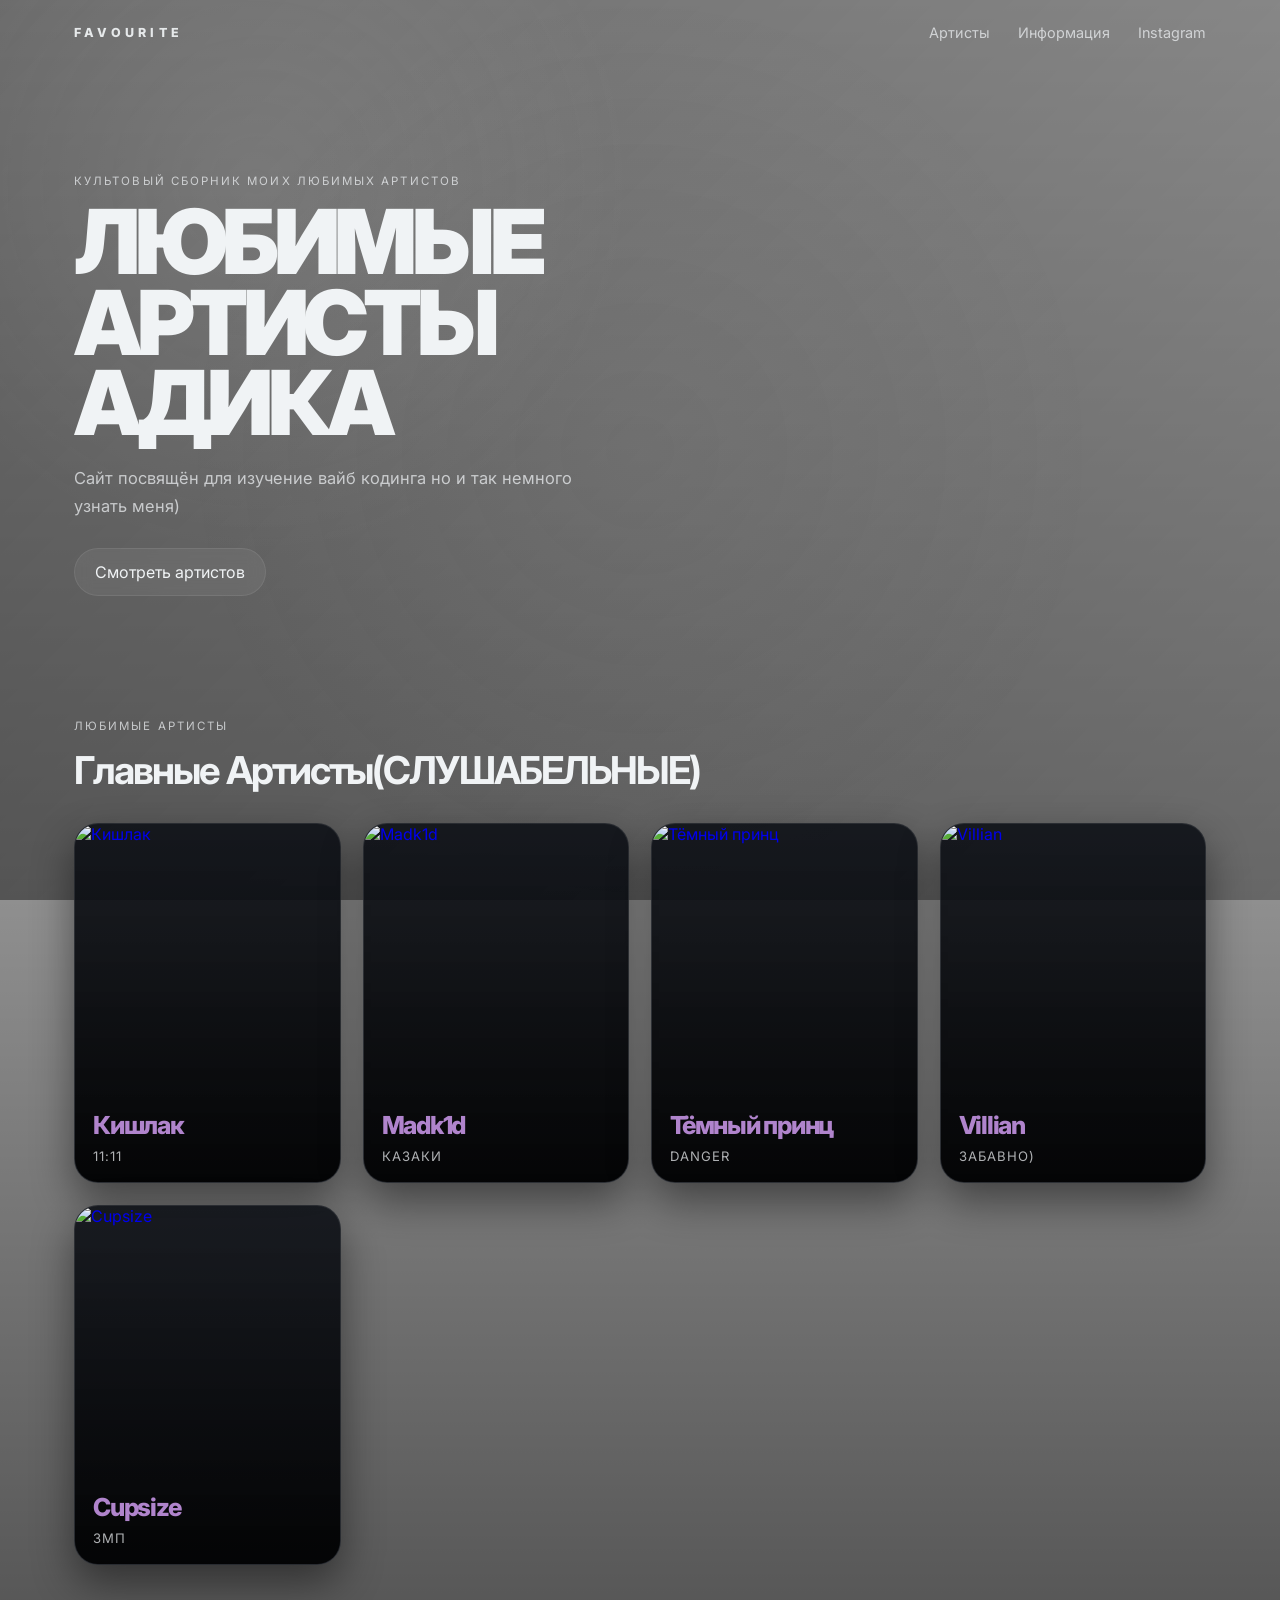
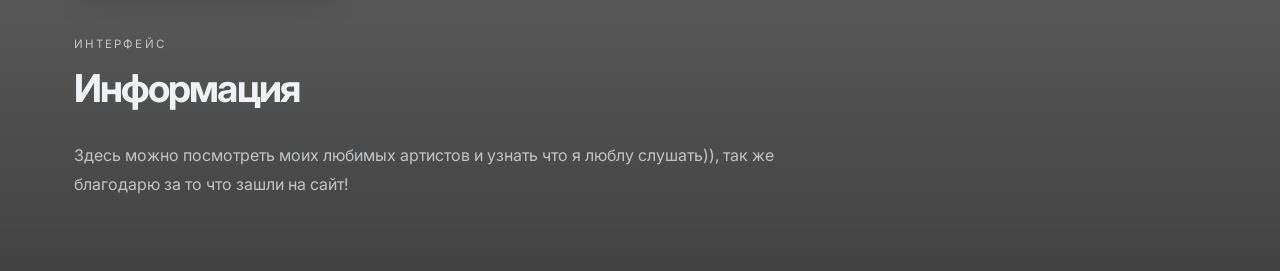
==== index.html @ 50cfd272 "Update 'About' link text to 'Информация'" ====
<!DOCTYPE html>
<html lang="ru">
  <head>
    <meta charset="UTF-8" />
    <meta name="viewport" content="width=device-width, initial-scale=1.0" />
    <title>Favorite Artists</title>
    <meta name="description" content="Сайт о любимых артистах" />
    <link rel="preconnect" href="https://fonts.googleapis.com" />
    <link rel="preconnect" href="https://fonts.gstatic.com" crossorigin />
    <link href="https://fonts.googleapis.com/css2?family=Inter:wght@400;500;600;700;800;900&display=swap" rel="stylesheet" />
    <link rel="stylesheet" href="styles.css" />
  </head>
  <body class="home-page">
    <div class="page-glow"></div>

    <header class="topbar">
      <div class="brand">FAVOURITE</div>
      <nav class="nav">
        <a href="#artists">Артисты</a>
        <a href="#about">Информация</a>
        <a href="https://www.instagram.com/madredxs/" target="_blank" rel="noopener noreferrer">Instagram</a>
      </nav>
    </header>

    <main>
      <section class="hero" id="home">
        <div class="hero-content">
          <p class="eyebrow">культовый сборник моих любимых артистов</p>
          <h1>Любимые Артисты<br />Адика</h1>
          <p class="subtitle">
            Сайт посвящён для изучение вайб кодинга но и так немного узнать меня)
          </p>
          <div class="cta-row">
            <a href="#artists" class="primary-btn">Смотреть артистов</a>
          </div>
        </div>
      </section>

      <section class="artists-section" id="artists">
        <div class="section-heading">
          <p class="eyebrow">любимые артисты</p>
          <h2>Главные Артисты(СЛУШАБЕЛЬНЫЕ)</h2>
        </div>

        <div class="artist-grid" id="artistGrid"></div>
      </section>

      <section class="about-section" id="about">
        <div class="section-heading narrow">
          <p class="eyebrow">интерфейс</p>
          <h2>Информация</h2>
        </div>
        <p class="about-text">
          Здесь можно посмотреть моих любимых артистов и узнать что я люблу слушать)),
          так же благодарю за то что зашли на сайт!
        </p>
      </section>
    </main>

    <script src="script.js"></script>
  </body>
</html>
---- styles.css ----
* {
  box-sizing: border-box;
}

:root {
  --bg: #07090d;
  --bg-soft: rgba(18, 23, 30, 0.72);
  --panel: rgba(14, 18, 24, 0.88);
  --panel-strong: rgba(10, 12, 16, 0.96);
  --text: #f0f3f5;
  --muted: rgba(240, 243, 245, 0.72);
  --line: rgba(255, 255, 255, 0.08);
  --accent: #d8d4c9;
  --shadow: rgba(0, 0, 0, 0.45);
  --artist-name: #b084cc;
}

html {
  scroll-behavior: smooth;
}

body {
  margin: 0;
  font-family: 'Inter', sans-serif;
  background:
    linear-gradient(180deg, rgba(0, 0, 0, 0.16), rgba(0, 0, 0, 0.74)),
    url('https://i.pinimg.com/originals/4c/3e/42/4c3e4262fffe97f8fecdfbcdf2407945.gif') center/cover no-repeat fixed;
  color: var(--text);
  min-height: 100vh;
}

body::before {
  content: "";
  position: fixed;
  inset: 0;
  background:
    radial-gradient(circle at 20% 20%, rgba(255, 255, 255, 0.08), transparent 30%),
    linear-gradient(135deg, rgba(0, 0, 0, 0.5), rgba(0, 0, 0, 0.28));
  pointer-events: none;
}

.page-glow {
  position: fixed;
  inset: 0;
  background: radial-gradient(circle at center, rgba(146, 146, 146, 0.08), transparent 58%);
  pointer-events: none;
}

.topbar,
main {
  position: relative;
  z-index: 1;
}

.topbar {
  max-width: 1180px;
  margin: 0 auto;
  padding: 24px 24px 0;
  display: flex;
  justify-content: space-between;
  align-items: center;
}

.brand {
  letter-spacing: 0.34em;
  font-size: 0.78rem;
  font-weight: 800;
  color: var(--text);
  opacity: 0.92;
}

.nav {
  display: flex;
  gap: 28px;
}

.nav a {
  color: var(--muted);
  text-decoration: none;
  font-size: 0.9rem;
  transition: color 0.2s ease;
}

.nav a:hover {
  color: var(--text);
}

.hero {
  max-width: 1180px;
  min-height: 72vh;
  margin: 0 auto;
  padding: 60px 24px 20px;
  display: flex;
  align-items: center;
}

.hero-content {
  max-width: 620px;
  padding: 18px 0;
}

.eyebrow {
  margin: 0 0 14px;
  letter-spacing: 0.18em;
  text-transform: uppercase;
  font-size: 0.72rem;
  color: var(--muted);
}

.hero h1 {
  margin: 0;
  font-size: clamp(3rem, 7vw, 6.2rem);
  line-height: 0.9;
  letter-spacing: -0.06em;
  font-weight: 900;
  text-transform: uppercase;
}

.subtitle {
  max-width: 540px;
  margin-top: 20px;
  color: var(--muted);
  font-size: 1.03rem;
  line-height: 1.7;
}

.cta-row {
  display: flex;
  gap: 16px;
  margin-top: 28px;
}

.primary-btn,
.secondary-btn,
.back-btn {
  display: inline-flex;
  align-items: center;
  justify-content: center;
  height: 48px;
  padding: 0 20px;
  border-radius: 999px;
  border: 1px solid var(--line);
  text-decoration: none;
  transition: transform 0.2s ease, border-color 0.2s ease, background 0.2s ease;
}

.primary-btn {
  background: rgba(255,255,255,0.06);
  color: var(--text);
  backdrop-filter: blur(8px);
}

.primary-btn:hover,
.secondary-btn:hover,
.back-btn:hover {
  transform: translateY(-1px);
  border-color: rgba(255,255,255,0.2);
}

.artists-section,
.about-section {
  max-width: 1180px;
  margin: 0 auto;
  padding: 30px 24px 72px;
}

.section-heading {
  margin-bottom: 30px;
}

.section-heading h2 {
  margin: 0;
  font-size: clamp(2rem, 3vw, 3.2rem);
  letter-spacing: -0.05em;
}

.artist-grid {
  display: grid;
  grid-template-columns: repeat(auto-fit, minmax(220px, 1fr));
  gap: 22px;
}

.artist-card {
  display: block;
  position: relative;
  min-height: 360px;
  border-radius: 24px;
  overflow: hidden;
  text-decoration: none;
  border: 1px solid var(--line);
  background: var(--panel);
  box-shadow: 0 18px 42px var(--shadow);
  transition: transform 0.2s ease, border-color 0.2s ease;
}

.artist-card:hover {
  transform: translateY(-4px);
  border-color: rgba(255, 255, 255, 0.18);
}

.artist-card::before {
  content: "";
  position: absolute;
  inset: 0;
  background: linear-gradient(180deg, rgba(0,0,0,0.08), rgba(0,0,0,0.84));
}

.artist-card img {
  position: absolute;
  inset: 0;
  width: 100%;
  height: 100%;
  object-fit: cover;
  filter: none;
}

.artist-card-content {
  position: absolute;
  inset: auto 0 0 0;
  padding: 22px 18px 18px;
  z-index: 1;
  overflow: hidden;
}

.artist-card-content h3 {
  margin: 0;
  font-size: 1.55rem;
  font-weight: 800;
  letter-spacing: -0.05em;
  color: var(--artist-name);
  animation: slideInRight 0.8s ease-out;
}

.artist-card:hover .artist-card-content h3 {
  animation: slideOutRight 0.6s ease-in forwards;
}

@keyframes slideInRight {
  from {
    opacity: 0;
    transform: translateX(-100%);
  }
  to {
    opacity: 1;
    transform: translateX(0);
  }
}

@keyframes slideOutRight {
  from {
    opacity: 1;
    transform: translateX(0);
  }
  to {
    opacity: 0;
    transform: translateX(100%);
  }
}

.artist-card-content p {
  margin: 8px 0 0;
  color: var(--muted);
  font-size: 0.82rem;
  letter-spacing: 0.08em;
  text-transform: uppercase;
}

.about-section {
  padding-top: 0;
}

.about-text {
  max-width: 700px;
  margin: 0;
  color: var(--muted);
  line-height: 1.8;
  font-size: 1rem;
}

.artist-page {
  min-height: 100vh;
}

.artist-header {
  max-width: 1180px;
  margin: 0 auto;
  padding: 28px 24px 0;
  display: flex;
  justify-content: space-between;
  align-items: center;
}

.artist-shell {
  max-width: 1180px;
  margin: 0 auto;
  padding: 20px 24px 80px;
  display: grid;
  grid-template-columns: 1.2fr 0.8fr;
  gap: 28px;
}

.artist-visual {
  position: relative;
  min-height: 700px;
  border-radius: 32px;
  overflow: hidden;
  border: 1px solid var(--line);
  background: rgba(255,255,255,0.03);
  box-shadow: 0 20px 60px rgba(0,0,0,0.3);
}

.artist-visual img {
  position: absolute;
  inset: 0;
  width: 100%;
  height: 100%;
  object-fit: cover;
  filter: none;
}

.artist-visual::after {
  content: "";
  position: absolute;
  inset: 0;
  background: linear-gradient(180deg, rgba(0,0,0,0.14), rgba(0,0,0,0.82));
}

.artist-info {
  background: rgba(13,17,22,0.76);
  border: 1px solid var(--line);
  border-radius: 28px;
  padding: 30px 24px;
  backdrop-filter: blur(10px);
  box-shadow: 0 20px 60px rgba(0,0,0,0.2);
}

.artist-info .eyebrow {
  margin-bottom: 10px;
}

.artist-info h1 {
  font-size: clamp(2.2rem, 5vw, 4rem);
  margin: 0;
  letter-spacing: -0.06em;
  color: var(--artist-name);
}

.artist-description {
  margin-top: 18px;
  color: var(--muted);
  line-height: 1.8;
  font-size: 1rem;
}

.artist-meta {
  margin-top: 26px;
  padding-top: 22px;
  border-top: 1px solid var(--line);
}

.meta-list {
  list-style: none;
  padding: 0;
  margin: 0;
  display: grid;
  gap: 10px;
}

.meta-list li {
  color: var(--muted);
  display: flex;
  justify-content: space-between;
  gap: 12px;
}

.meta-list strong {
  color: var(--text);
}

.track-list {
  margin-top: 28px;
}

.track-list h3 {
  margin: 0 0 14px;
  font-size: 1.2rem;
}

.track-list ul {
  list-style: none;
  padding: 0;
  margin: 0;
  display: grid;
  gap: 10px;
}

.track-list li {
  padding: 12px 14px;
  border-radius: 16px;
  background: rgba(255,255,255,0.03);
  border: 1px solid var(--line);
  color: var(--muted);
}

@media (max-width: 820px) {
  .artist-shell {
    grid-template-columns: 1fr;
  }

  .artist-visual {
    min-height: 500px;
  }
}

@media (max-width: 560px) {
  .topbar {
    padding-top: 18px;
  }

  .nav {
    gap: 14px;
  }

  .nav a {
    font-size: 0.74rem;
  }

  .hero {
    min-height: 58vh;
    padding: 40px 24px 20px;
  }

  .hero h1 {
    font-size: clamp(2rem, 5vw, 3rem);
  }

  .subtitle {
    font-size: 0.9rem;
  }

  .artist-grid {
    grid-template-columns: 1fr;
  }

  body {
    background:
      linear-gradient(180deg, rgba(0, 0, 0, 0.32), rgba(0, 0, 0, 0.82)),
      url('https://i.pinimg.com/originals/4c/3e/42/4c3e4262fffe97f8fecdfbcdf2407945.gif') center/cover no-repeat;
    background-attachment: scroll;
  }

  .artist-card-content h3 {
    font-size: 1.2rem;
  }
}
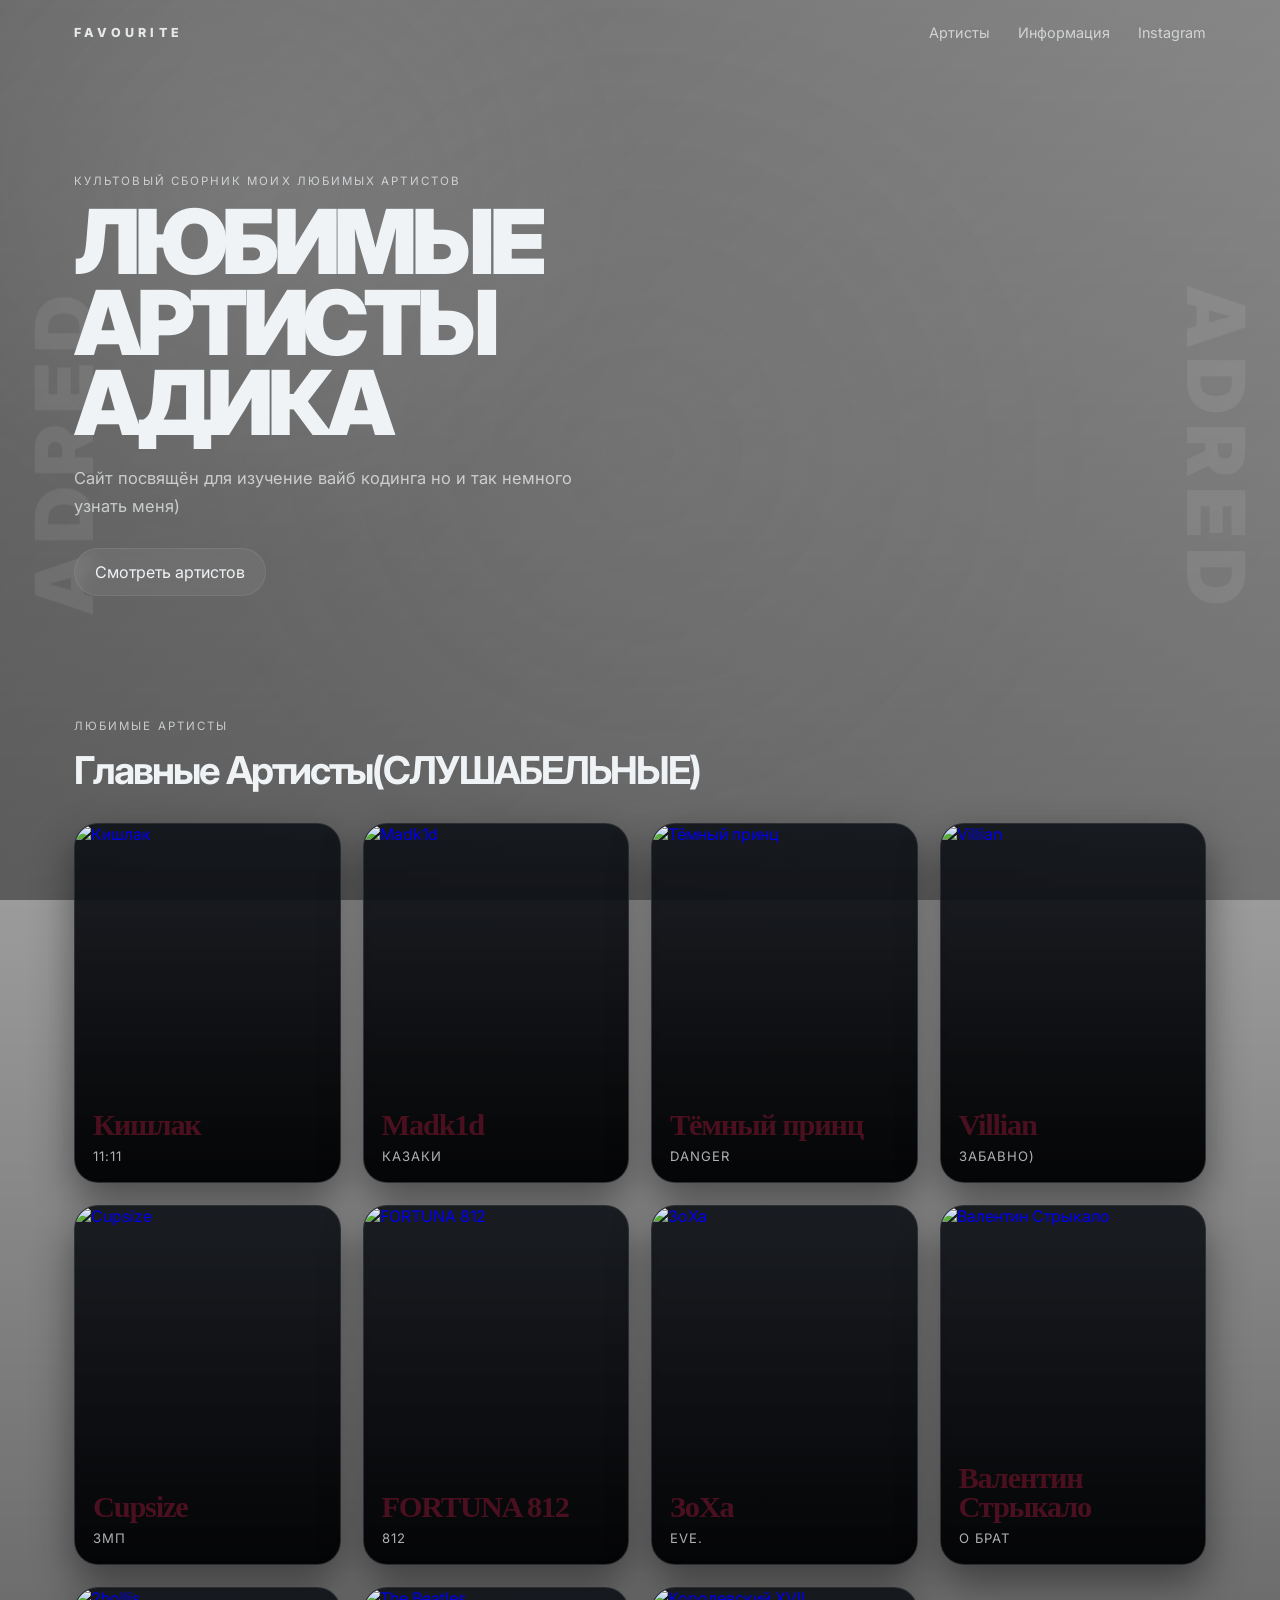
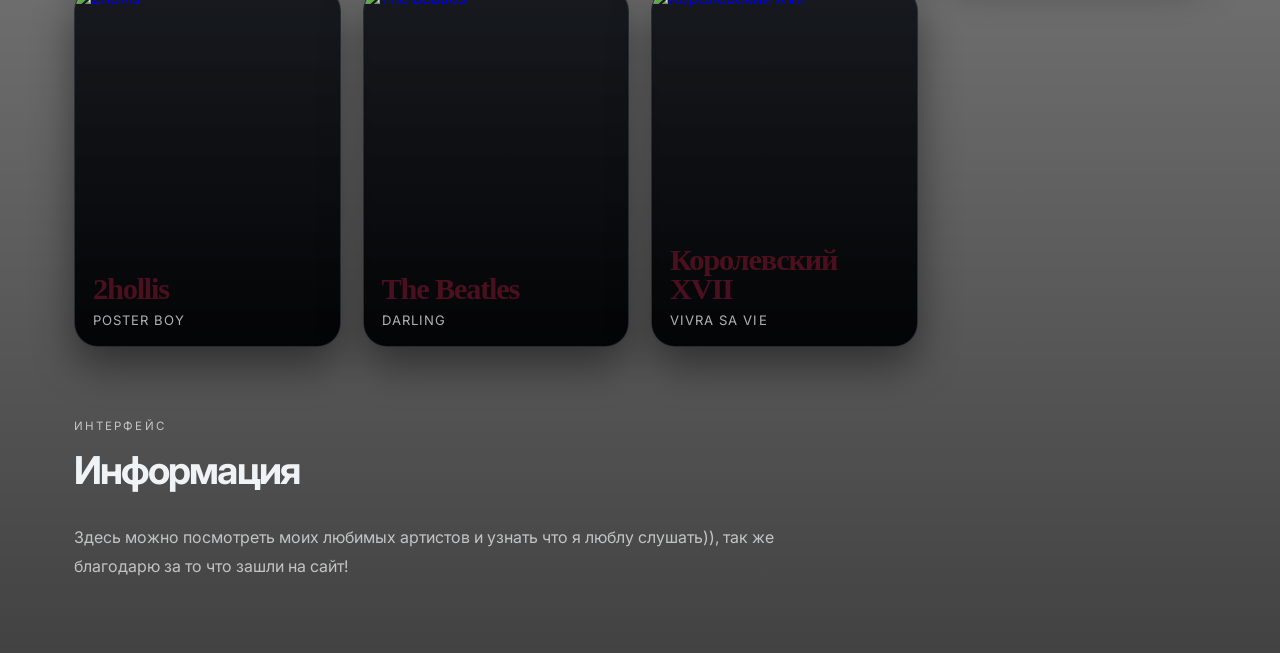
==== commit 7c78339f: "Update index.html" ====
--- a/index.html
+++ b/index.html
@@ -11,6 +11,9 @@
     <link rel="stylesheet" href="styles.css" />
   </head>
   <body class="home-page">
+    <div class="side-text side-left">ADRED</div>
+    <div class="side-text side-right">ADRED</div>
+
     <div class="page-glow"></div>
 
     <header class="topbar">
--- a/styles.css
+++ b/styles.css
@@ -1,3 +1,5 @@
+@import url('https://fonts.cdnfonts.com/css/blackcraft');
+
 * {
   box-sizing: border-box;
 }
@@ -12,7 +14,7 @@
   --line: rgba(255, 255, 255, 0.08);
   --accent: #d8d4c9;
   --shadow: rgba(0, 0, 0, 0.45);
-  --artist-name: #b084cc;
+  --artist-name: #4b101f;
 }
 
 html {
@@ -67,6 +69,7 @@
   font-weight: 800;
   color: var(--text);
   opacity: 0.92;
+  font-family: 'Inter', sans-serif;
 }
 
 .nav {
@@ -109,11 +112,12 @@
 
 .hero h1 {
   margin: 0;
-  font-size: clamp(3rem, 7vw, 6.2rem);
+  font-size: clamp(3.3rem, 7vw, 6.8rem);
   line-height: 0.9;
   letter-spacing: -0.06em;
   font-weight: 900;
   text-transform: uppercase;
+  font-family: 'Inter', sans-serif;
 }
 
 .subtitle {
@@ -224,10 +228,12 @@
 
 .artist-card-content h3 {
   margin: 0;
-  font-size: 1.55rem;
+  font-size: clamp(1.9rem, 1.8vw, 2.2rem);
   font-weight: 800;
-  letter-spacing: -0.05em;
+  letter-spacing: -0.04em;
   color: var(--artist-name);
+  font-family: 'Blackcraft', serif;
+  line-height: 0.95;
   animation: slideInRight 0.8s ease-out;
 }
 
@@ -343,6 +349,7 @@
   margin: 0;
   letter-spacing: -0.06em;
   color: var(--artist-name);
+  font-family: 'Inter', sans-serif;
 }
 
 .artist-description {
@@ -431,7 +438,7 @@
   }
 
   .hero h1 {
-    font-size: clamp(2rem, 5vw, 3rem);
+    font-size: clamp(2.2rem, 5vw, 3.1rem);
   }
 
   .subtitle {
@@ -450,6 +457,28 @@
   }
 
   .artist-card-content h3 {
-    font-size: 1.2rem;
-  }
-}
+    font-size: 1.45rem;
+  }
+}
+.side-text {
+    position: fixed;
+    top: 50%;
+    transform: translateY(-50%);
+    writing-mode: vertical-rl;
+    font-size: 80px;
+    font-weight: 900;
+    letter-spacing: 10px;
+    color: rgba(255, 255, 255, 0.08);
+    z-index: 0;
+    pointer-events: none;
+    user-select: none;
+}
+
+.side-left {
+    left: 15px;
+    transform: translateY(-50%) rotate(180deg);
+}
+
+.side-right {
+    right: 15px;
+}
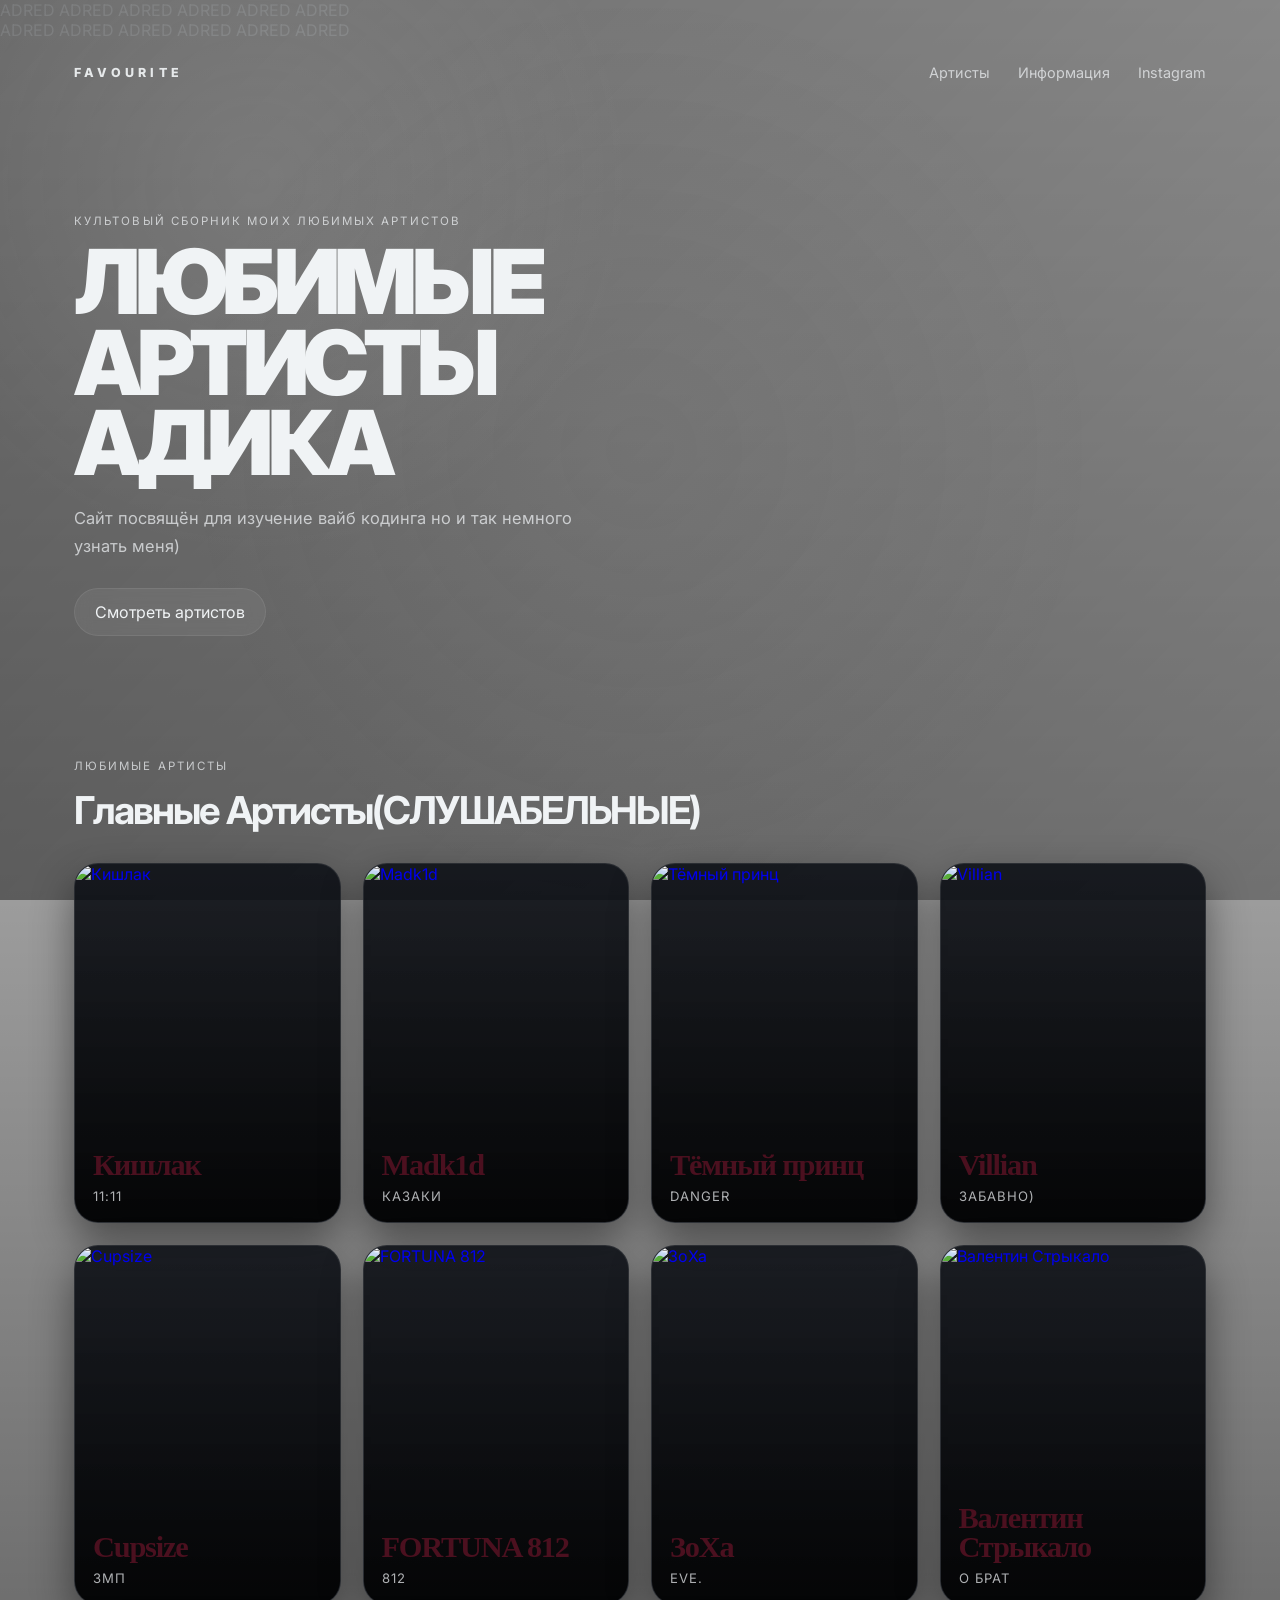
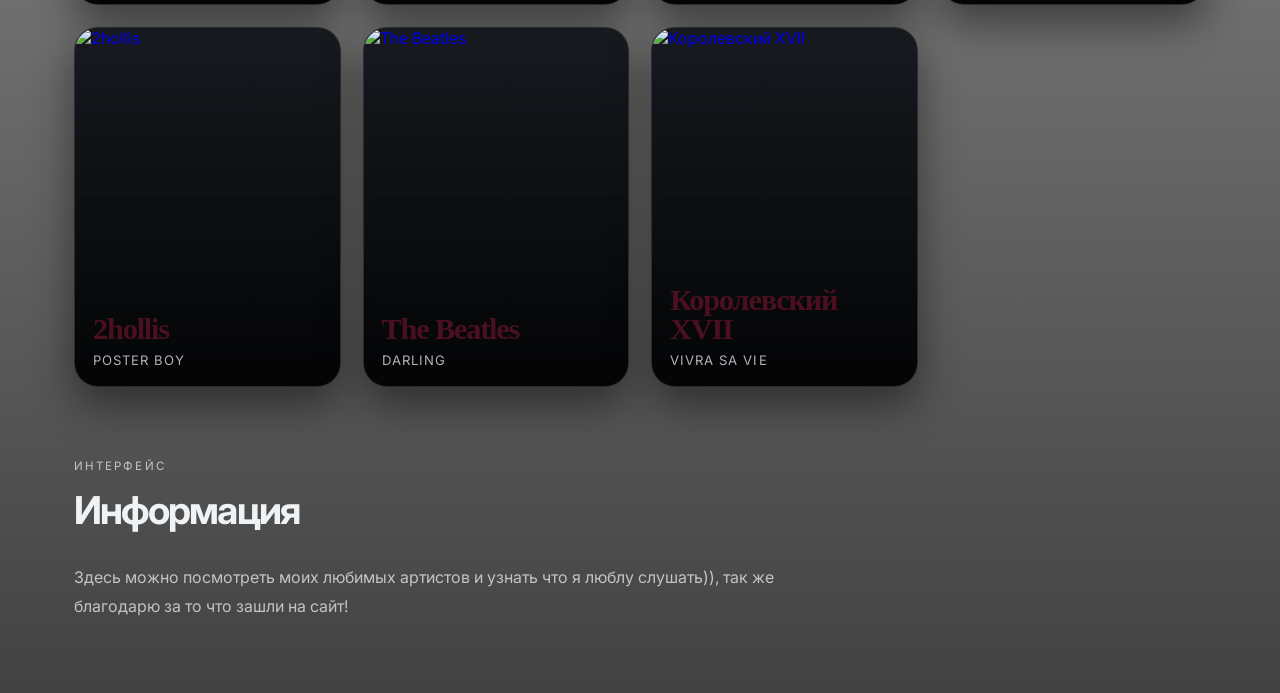
==== commit 26278afc: "Update index.html" ====
--- a/index.html
+++ b/index.html
@@ -11,8 +11,23 @@
     <link rel="stylesheet" href="styles.css" />
   </head>
   <body class="home-page">
-    <div class="side-text side-left">ADRED</div>
-    <div class="side-text side-right">ADRED</div>
+    <div class="adred-left" aria-hidden="true">
+    <span>ADRED</span>
+    <span>ADRED</span>
+    <span>ADRED</span>
+    <span>ADRED</span>
+    <span>ADRED</span>
+    <span>ADRED</span>
+</div>
+
+<div class="adred-right" aria-hidden="true">
+    <span>ADRED</span>
+    <span>ADRED</span>
+    <span>ADRED</span>
+    <span>ADRED</span>
+    <span>ADRED</span>
+    <span>ADRED</span>
+</div>
 
     <div class="page-glow"></div>
 
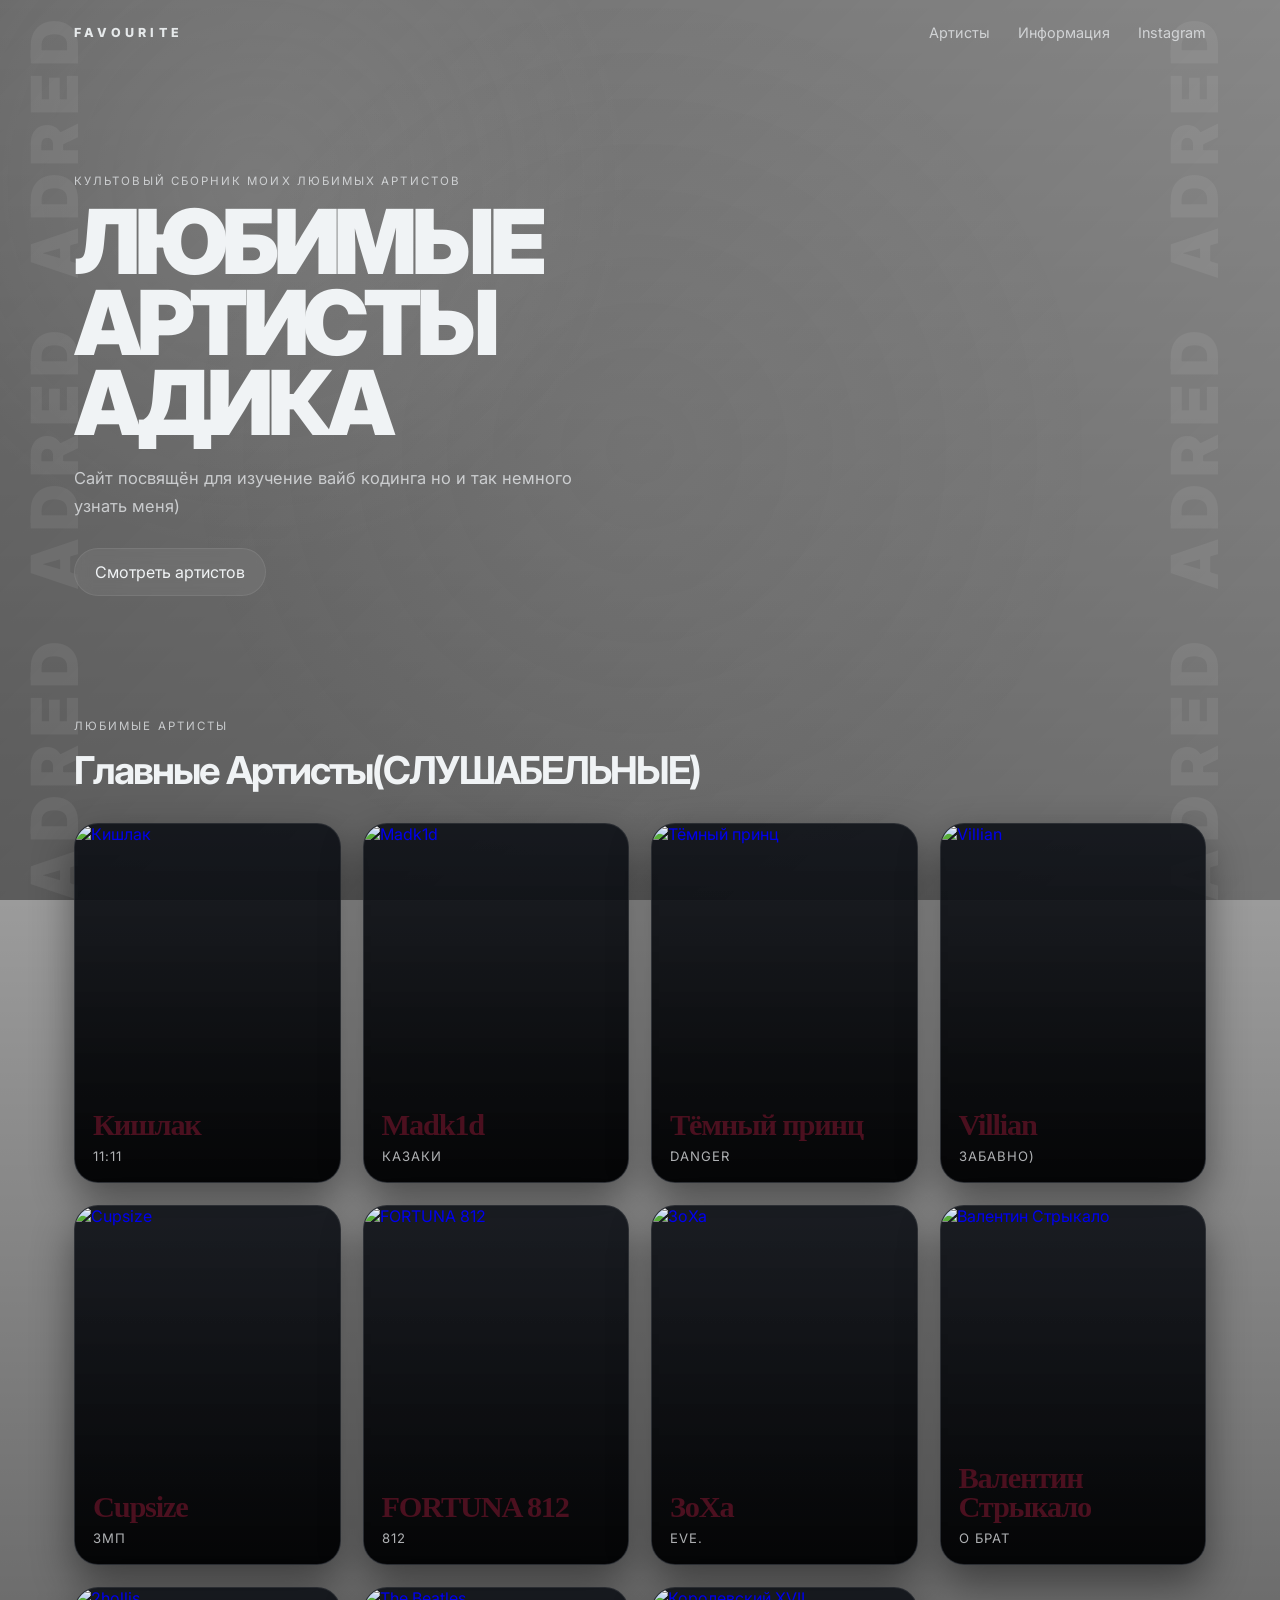
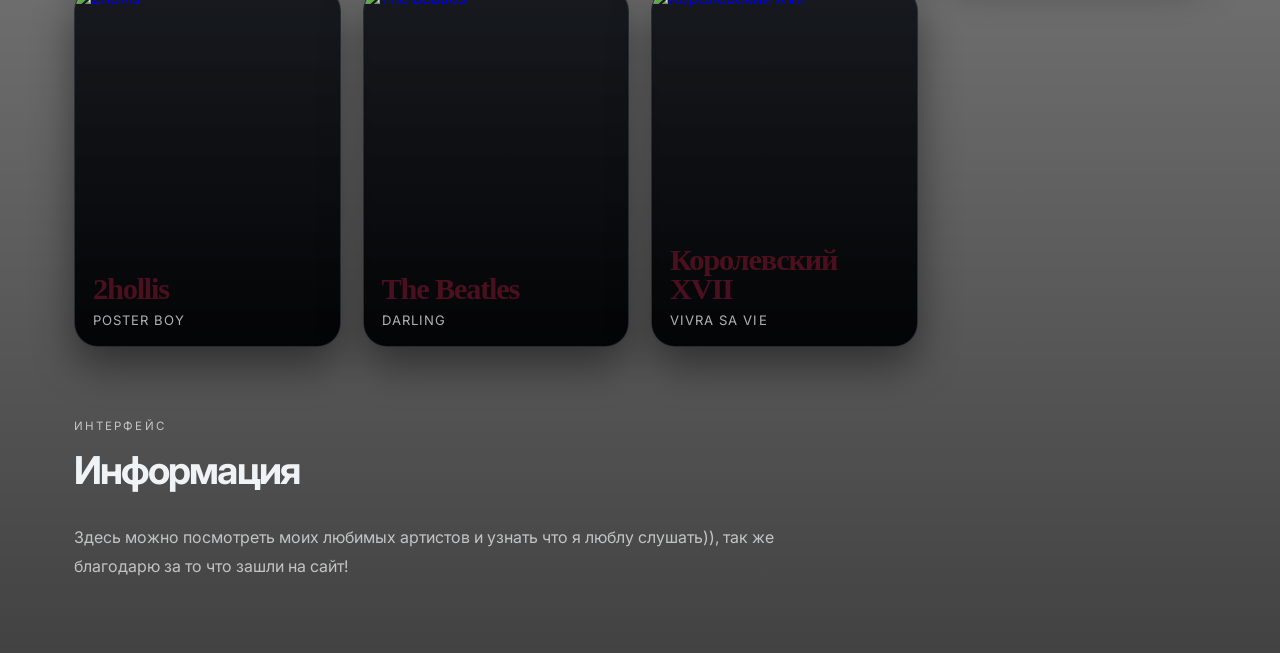
==== commit 46debf66: "Update index.html" ====
--- a/index.html
+++ b/index.html
@@ -11,7 +11,9 @@
     <link rel="stylesheet" href="styles.css" />
   </head>
   <body class="home-page">
-    <div class="adred-left" aria-hidden="true">
+  <div class="adred-left" aria-hidden="true">
+    <span>ADRED</span>
+    <span>ADRED</span>
     <span>ADRED</span>
     <span>ADRED</span>
     <span>ADRED</span>
@@ -27,7 +29,10 @@
     <span>ADRED</span>
     <span>ADRED</span>
     <span>ADRED</span>
+    <span>ADRED</span>
+    <span>ADRED</span>
 </div>
+
 
     <div class="page-glow"></div>
 
--- a/styles.css
+++ b/styles.css
@@ -460,25 +460,93 @@
     font-size: 1.45rem;
   }
 }
-.side-text {
+.adred-left,
+.adred-right {
     position: fixed;
-    top: 50%;
-    transform: translateY(-50%);
-    writing-mode: vertical-rl;
-    font-size: 80px;
-    font-weight: 900;
-    letter-spacing: 10px;
-    color: rgba(255, 255, 255, 0.08);
+    top: 0;
+    bottom: 0;
+    width: 110px;
+    overflow: hidden;
     z-index: 0;
     pointer-events: none;
     user-select: none;
-}
-
-.side-left {
+
+    display: flex;
+    flex-direction: column;
+    justify-content: flex-end;
+    gap: 45px;
+}
+
+.adred-left {
     left: 15px;
-    transform: translateY(-50%) rotate(180deg);
-}
-
-.side-right {
+}
+
+.adred-right {
     right: 15px;
 }
+
+/* Сами надписи */
+.adred-left span,
+.adred-right span {
+    display: block;
+
+    writing-mode: vertical-rl;
+    transform: rotate(180deg);
+
+    font-size: 65px;
+    font-weight: 900;
+    letter-spacing: 8px;
+
+    color: rgba(255, 255, 255, 0.07);
+
+    white-space: nowrap;
+
+    animation: adredUp 12s linear infinite;
+}
+
+/* Правая сторона чуть отличается */
+.adred-right span {
+    animation-duration: 15s;
+}
+
+/* Движение снизу вверх */
+@keyframes adredUp {
+    from {
+        transform: translateY(120vh) rotate(180deg);
+    }
+
+    to {
+        transform: translateY(-180vh) rotate(180deg);
+    }
+}
+
+/* Чтобы надписи не перекрывали твой сайт */
+.topbar,
+.content,
+main {
+    position: relative;
+    z-index: 2;
+}
+
+/* На телефоне делаем меньше */
+@media (max-width: 700px) {
+    .adred-left,
+    .adred-right {
+        width: 55px;
+        opacity: 0.6;
+    }
+
+    .adred-left {
+        left: 2px;
+    }
+
+    .adred-right {
+        right: 2px;
+    }
+
+    .adred-left span,
+    .adred-right span {
+        font-size: 35px;
+        letter-spacing: 4px;
+    }
+}
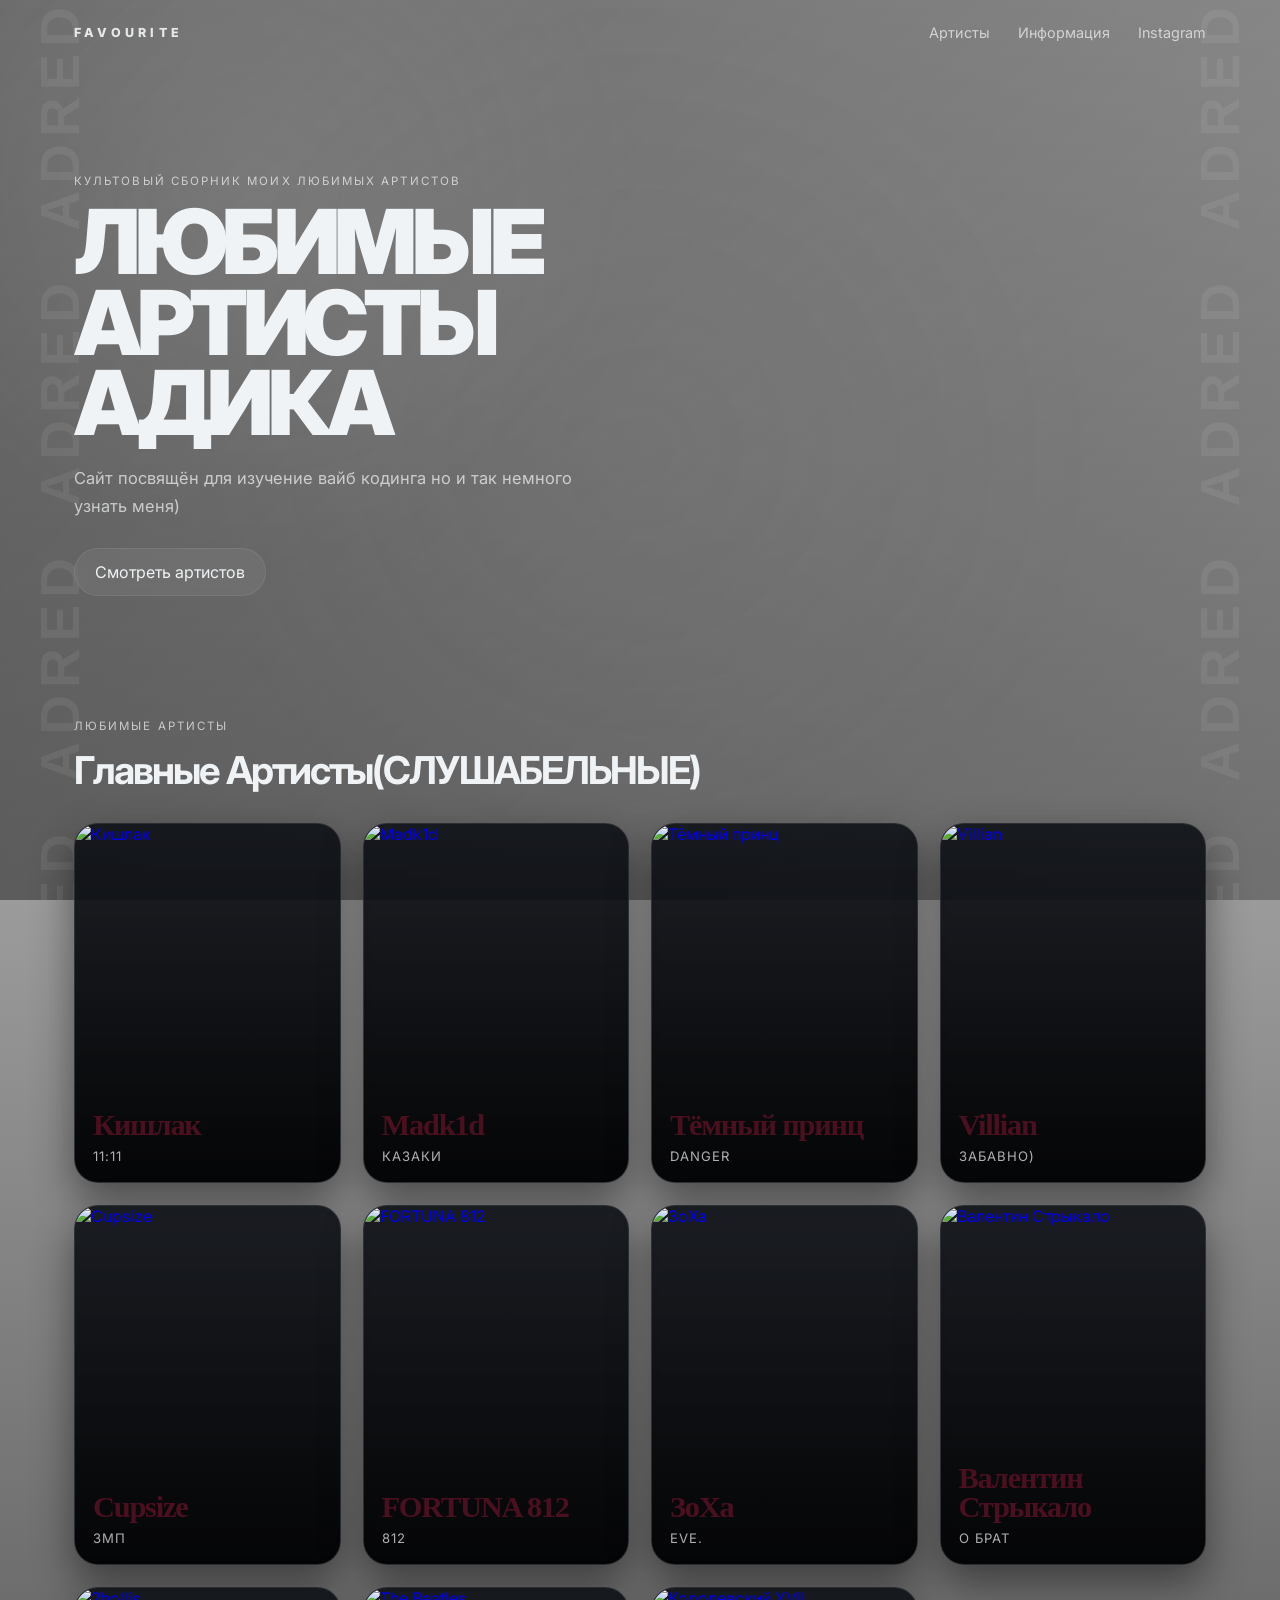
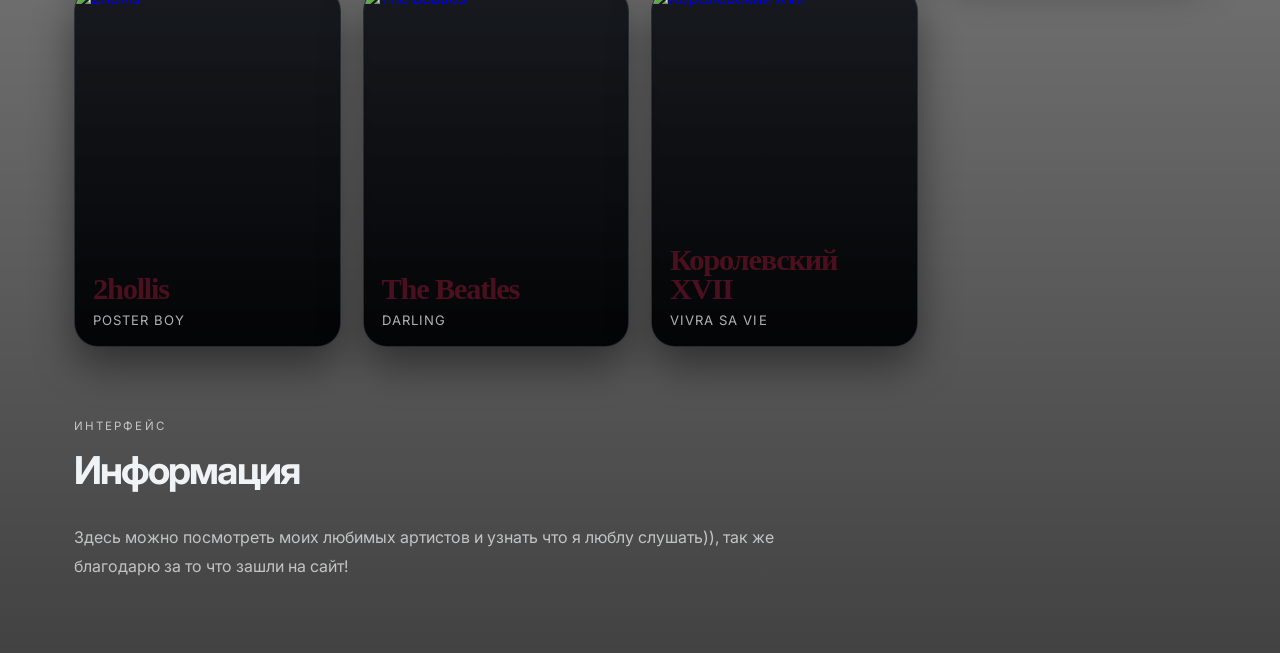
==== commit 32ea977c: "Update index.html" ====
--- a/index.html
+++ b/index.html
@@ -11,27 +11,36 @@
     <link rel="stylesheet" href="styles.css" />
   </head>
   <body class="home-page">
-  <div class="adred-left" aria-hidden="true">
-    <span>ADRED</span>
-    <span>ADRED</span>
-    <span>ADRED</span>
-    <span>ADRED</span>
-    <span>ADRED</span>
-    <span>ADRED</span>
-    <span>ADRED</span>
-    <span>ADRED</span>
+<div class="adred-side adred-left" aria-hidden="true">
+    <div class="adred-track">
+        <span>ADRED</span>
+        <span>ADRED</span>
+        <span>ADRED</span>
+        <span>ADRED</span>
+        <span>ADRED</span>
+        <span>ADRED</span>
+        <span>ADRED</span>
+        <span>ADRED</span>
+        <span>ADRED</span>
+        <span>ADRED</span>
+    </div>
 </div>
 
-<div class="adred-right" aria-hidden="true">
-    <span>ADRED</span>
-    <span>ADRED</span>
-    <span>ADRED</span>
-    <span>ADRED</span>
-    <span>ADRED</span>
-    <span>ADRED</span>
-    <span>ADRED</span>
-    <span>ADRED</span>
+<div class="adred-side adred-right" aria-hidden="true">
+    <div class="adred-track">
+        <span>ADRED</span>
+        <span>ADRED</span>
+        <span>ADRED</span>
+        <span>ADRED</span>
+        <span>ADRED</span>
+        <span>ADRED</span>
+        <span>ADRED</span>
+        <span>ADRED</span>
+        <span>ADRED</span>
+        <span>ADRED</span>
+    </div>
 </div>
+
 
 
     <div class="page-glow"></div>
--- a/styles.css
+++ b/styles.css
@@ -460,93 +460,76 @@
     font-size: 1.45rem;
   }
 }
-.adred-left,
-.adred-right {
+/* =========================
+   ADRED — ПЛАВНЫЙ БЕСКОНЕЧНЫЙ ПОТОК
+   ========================= */
+
+.adred-side {
     position: fixed;
     top: 0;
     bottom: 0;
-    width: 110px;
+
+    width: 100px;
+
     overflow: hidden;
-    z-index: 0;
+
     pointer-events: none;
     user-select: none;
 
+    z-index: 0;
+}
+
+.adred-left {
+    left: 10px;
+}
+
+.adred-right {
+    right: 10px;
+}
+
+.adred-track {
+    position: absolute;
+
+    top: 0;
+    left: 0;
+
+    width: 100%;
+
     display: flex;
     flex-direction: column;
-    justify-content: flex-end;
+    align-items: center;
+
     gap: 45px;
-}
-
-.adred-left {
-    left: 15px;
-}
-
-.adred-right {
-    right: 15px;
-}
-
-/* Сами надписи */
-.adred-left span,
-.adred-right span {
-    display: block;
+
+    /* ВАЖНО — двигаем всю колонну целиком */
+    animation: adredInfinite 20s linear infinite;
+}
+
+.adred-track span {
+    flex-shrink: 0;
+
+    font-family: 'Blackcraft', sans-serif;
 
     writing-mode: vertical-rl;
     transform: rotate(180deg);
 
-    font-size: 65px;
+    font-size: 55px;
     font-weight: 900;
-    letter-spacing: 8px;
+    letter-spacing: 7px;
 
     color: rgba(255, 255, 255, 0.07);
 
     white-space: nowrap;
-
-    animation: adredUp 12s linear infinite;
-}
-
-/* Правая сторона чуть отличается */
-.adred-right span {
-    animation-duration: 15s;
-}
-
-/* Движение снизу вверх */
-@keyframes adredUp {
+}
+
+
+/* Бесконечное движение */
+@keyframes adredInfinite {
     from {
-        transform: translateY(120vh) rotate(180deg);
+        transform: translateY(0);
     }
 
     to {
-        transform: translateY(-180vh) rotate(180deg);
+        transform: translateY(-50%);
     }
 }
-
-/* Чтобы надписи не перекрывали твой сайт */
-.topbar,
-.content,
-main {
-    position: relative;
-    z-index: 2;
-}
-
-/* На телефоне делаем меньше */
-@media (max-width: 700px) {
-    .adred-left,
-    .adred-right {
-        width: 55px;
-        opacity: 0.6;
-    }
-
-    .adred-left {
-        left: 2px;
-    }
-
-    .adred-right {
-        right: 2px;
-    }
-
-    .adred-left span,
-    .adred-right span {
-        font-size: 35px;
-        letter-spacing: 4px;
-    }
-}
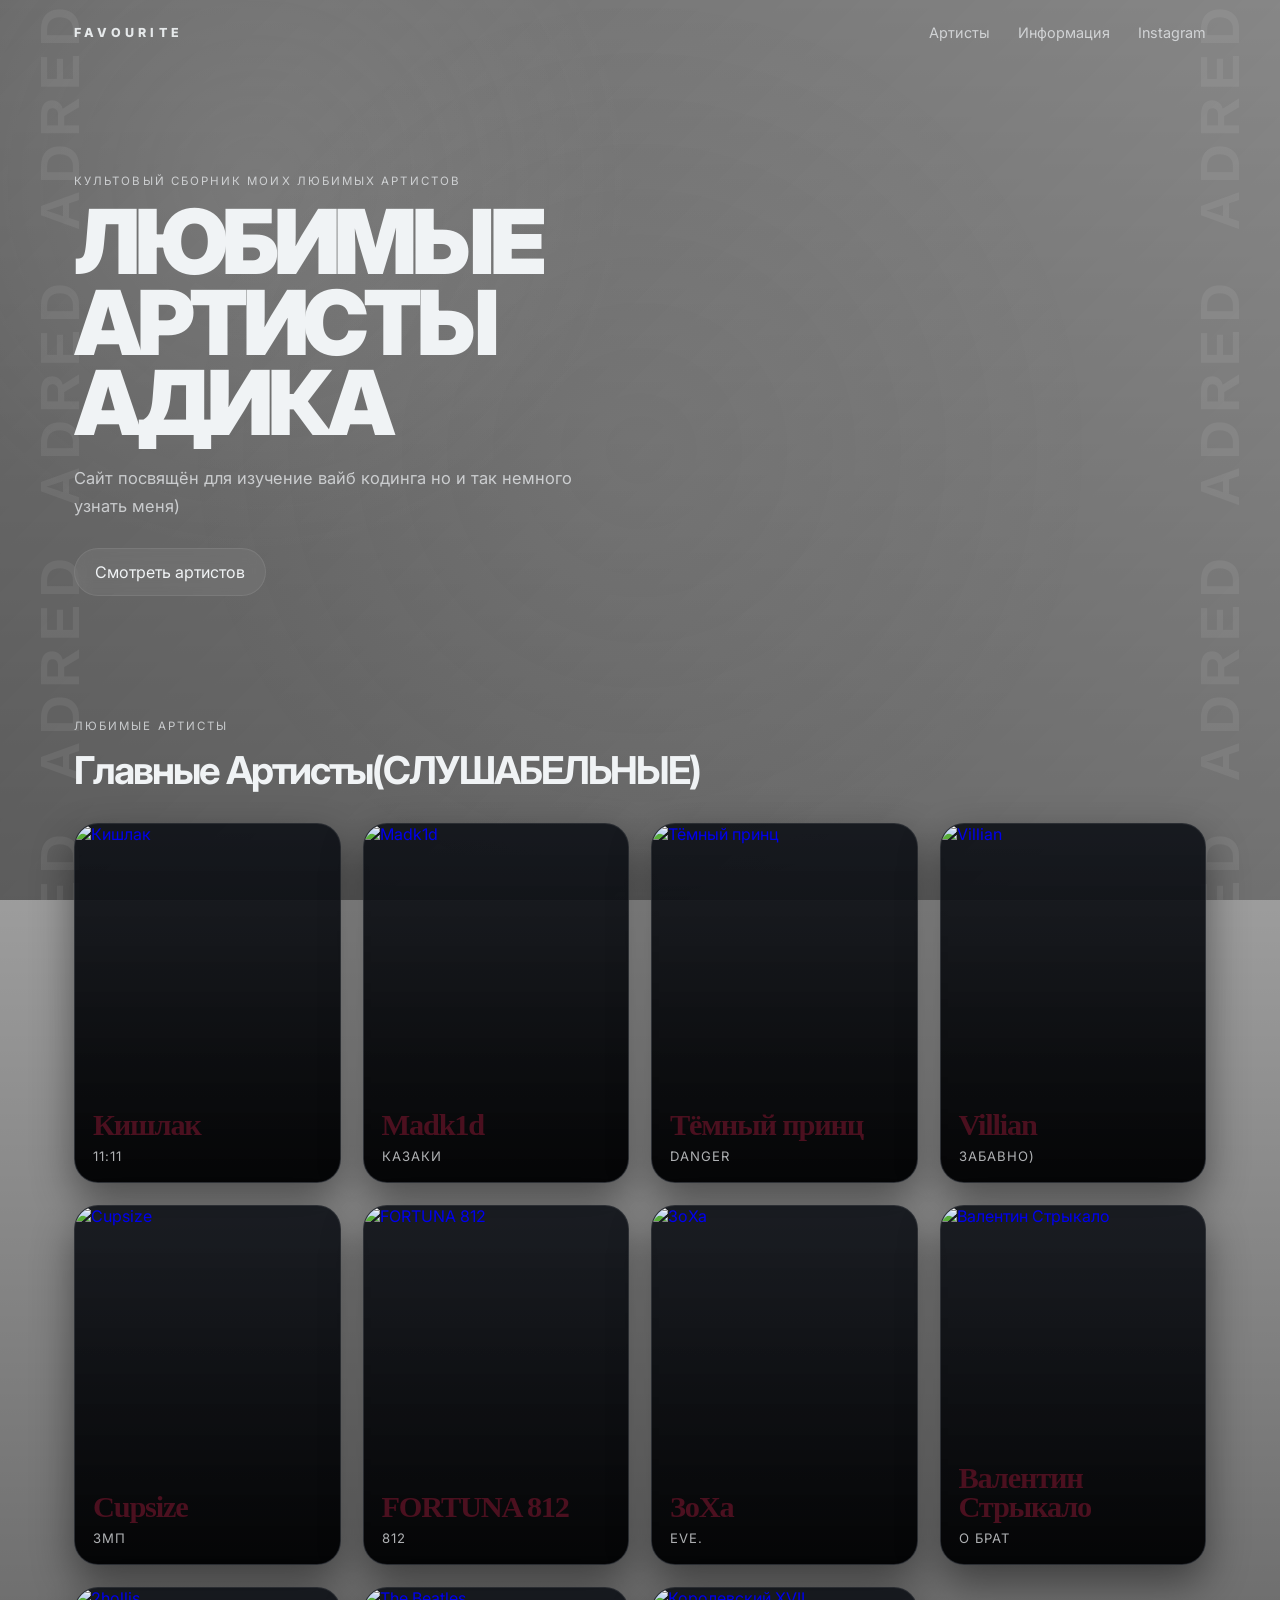
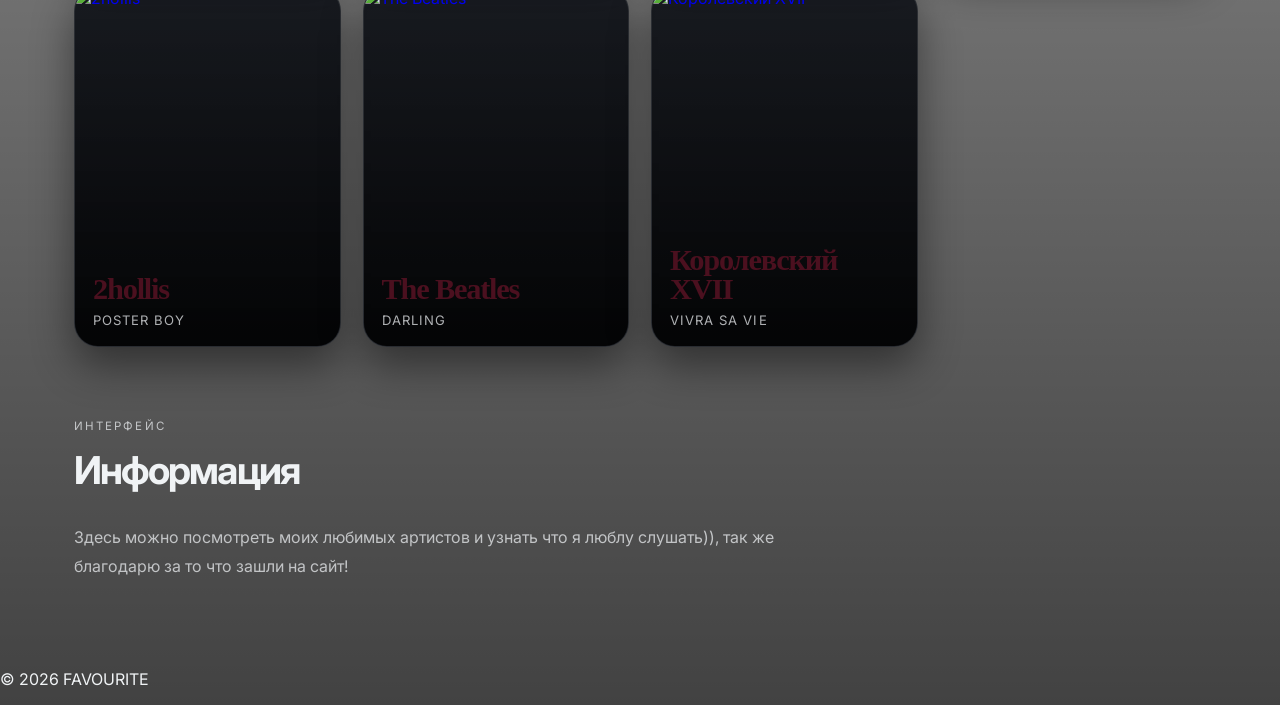
==== commit b3016188: "Update index.html" ====
--- a/index.html
+++ b/index.html
@@ -88,7 +88,9 @@
         </p>
       </section>
     </main>
-
+    <footer class="site-footer">
+      <p>© 2026 FAVOURITE</p>
+    </footer>
     <script src="script.js"></script>
   </body>
 </html>
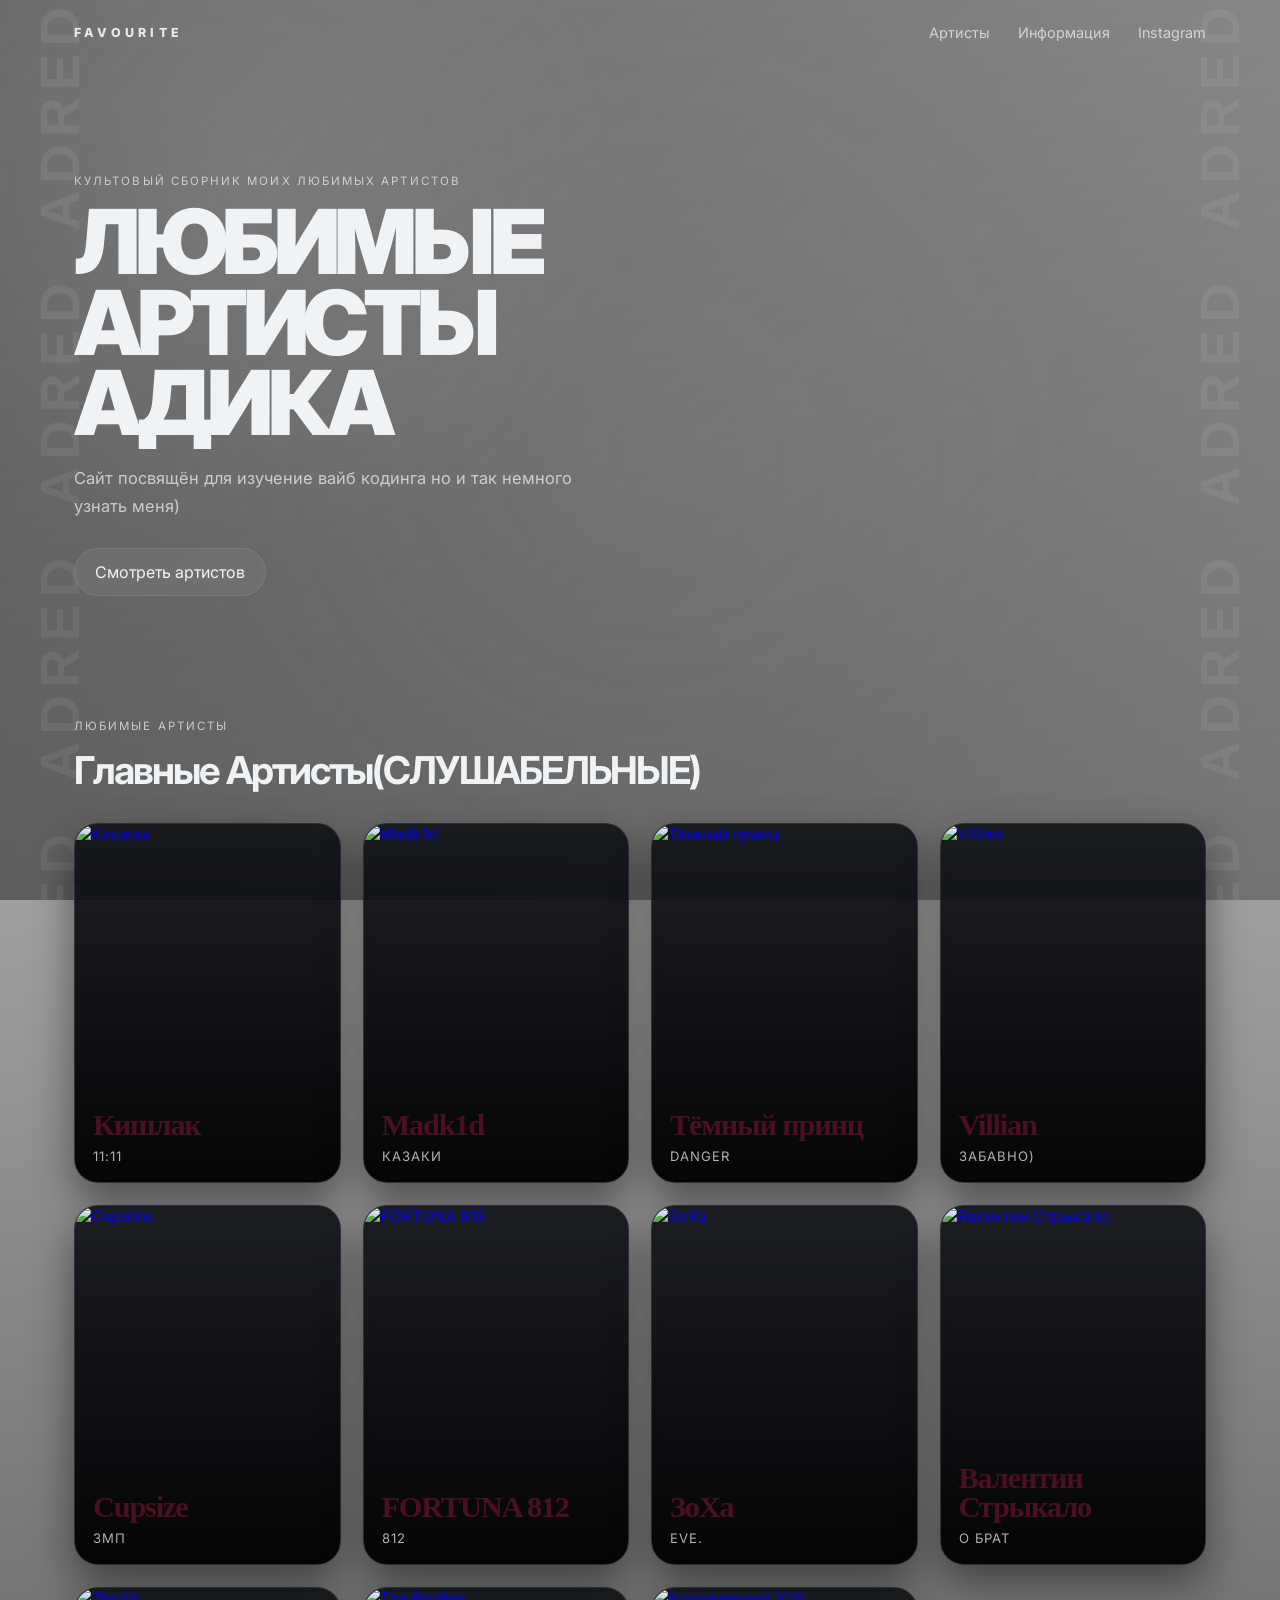
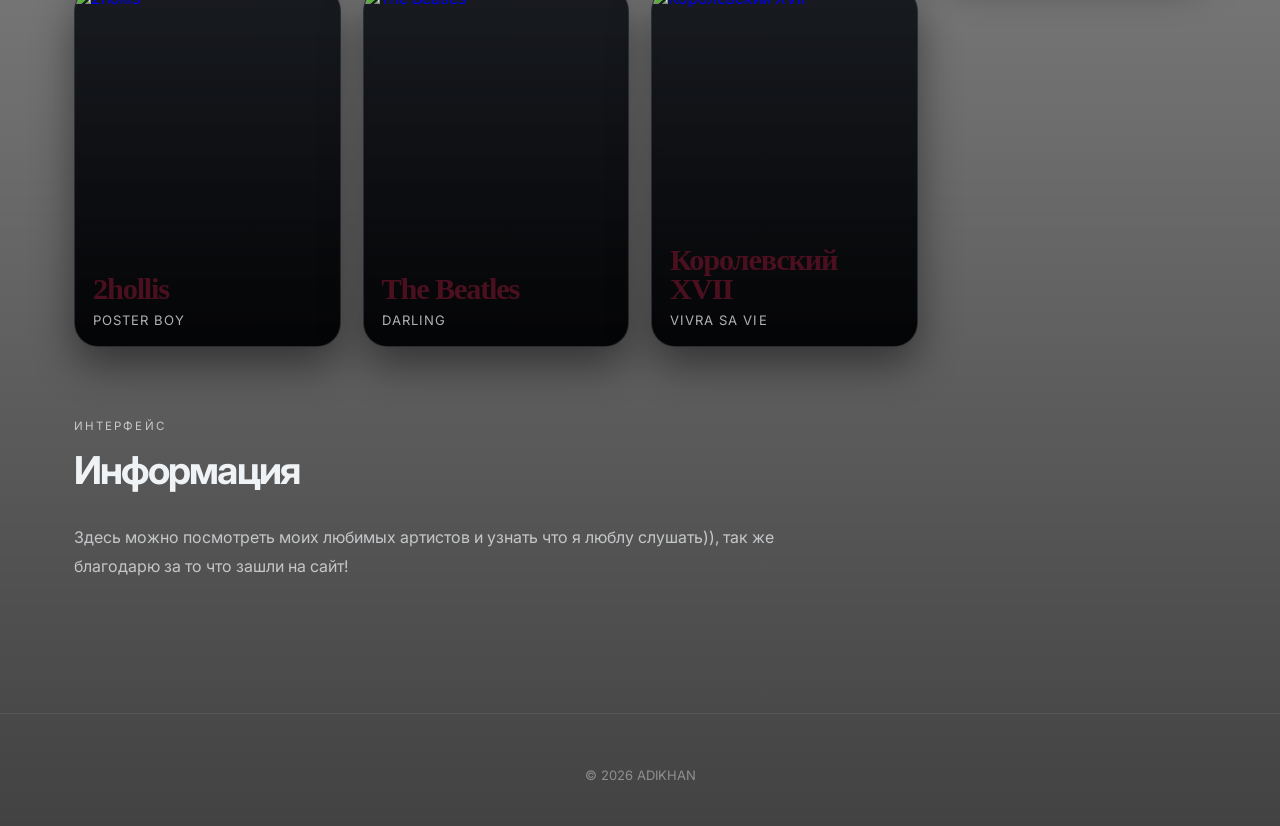
==== commit c276267b: "Update index.html" ====
--- a/index.html
+++ b/index.html
@@ -89,7 +89,7 @@
       </section>
     </main>
     <footer class="site-footer">
-      <p>© 2026 FAVOURITE</p>
+      <p>© 2026 ADIKHAN</p>
     </footer>
     <script src="script.js"></script>
   </body>
--- a/styles.css
+++ b/styles.css
@@ -533,3 +533,11 @@
         transform: translateY(-50%);
     }
 }
+.site-footer {
+  padding: 40px 20px 30px;
+  text-align: center;
+  color: rgba(255, 255, 255, 0.4);
+  font-size: 13px;
+  border-top: 1px solid rgba(255, 255, 255, 0.08);
+  margin-top: 60px;
+}
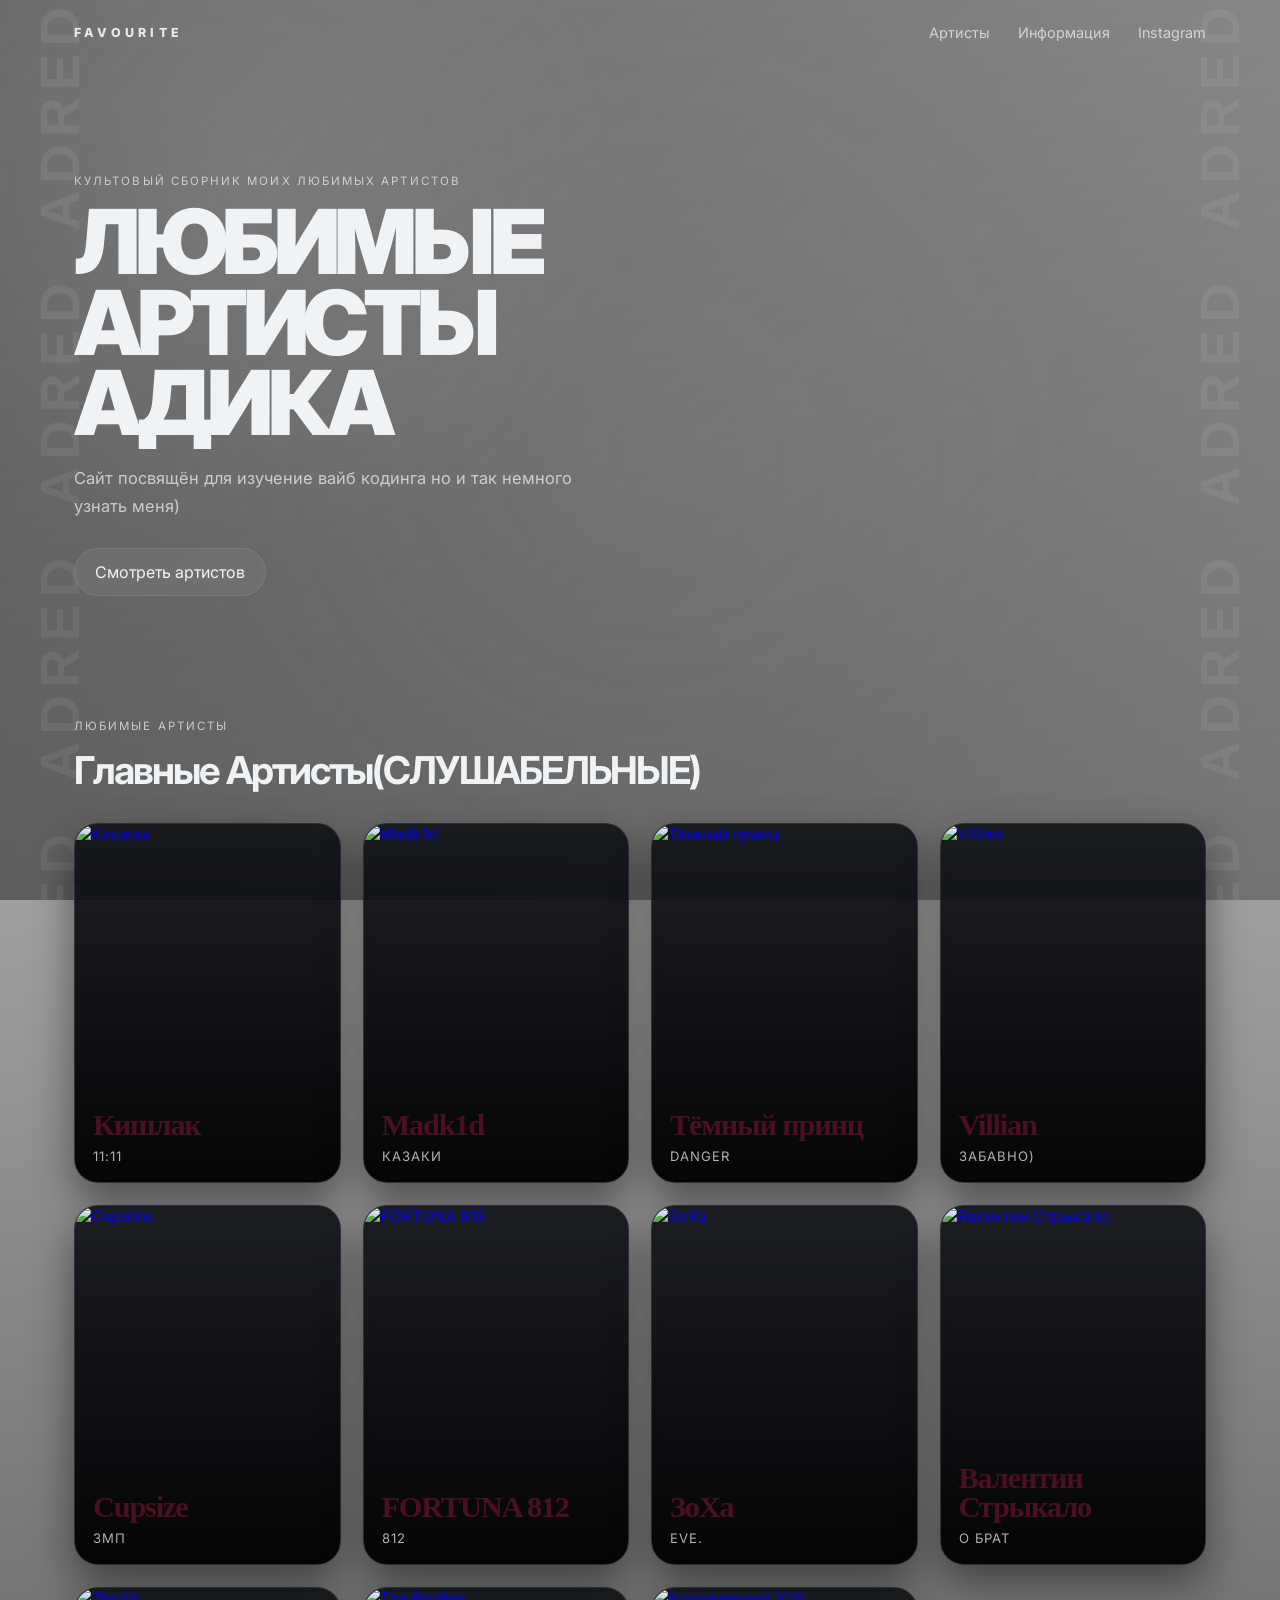
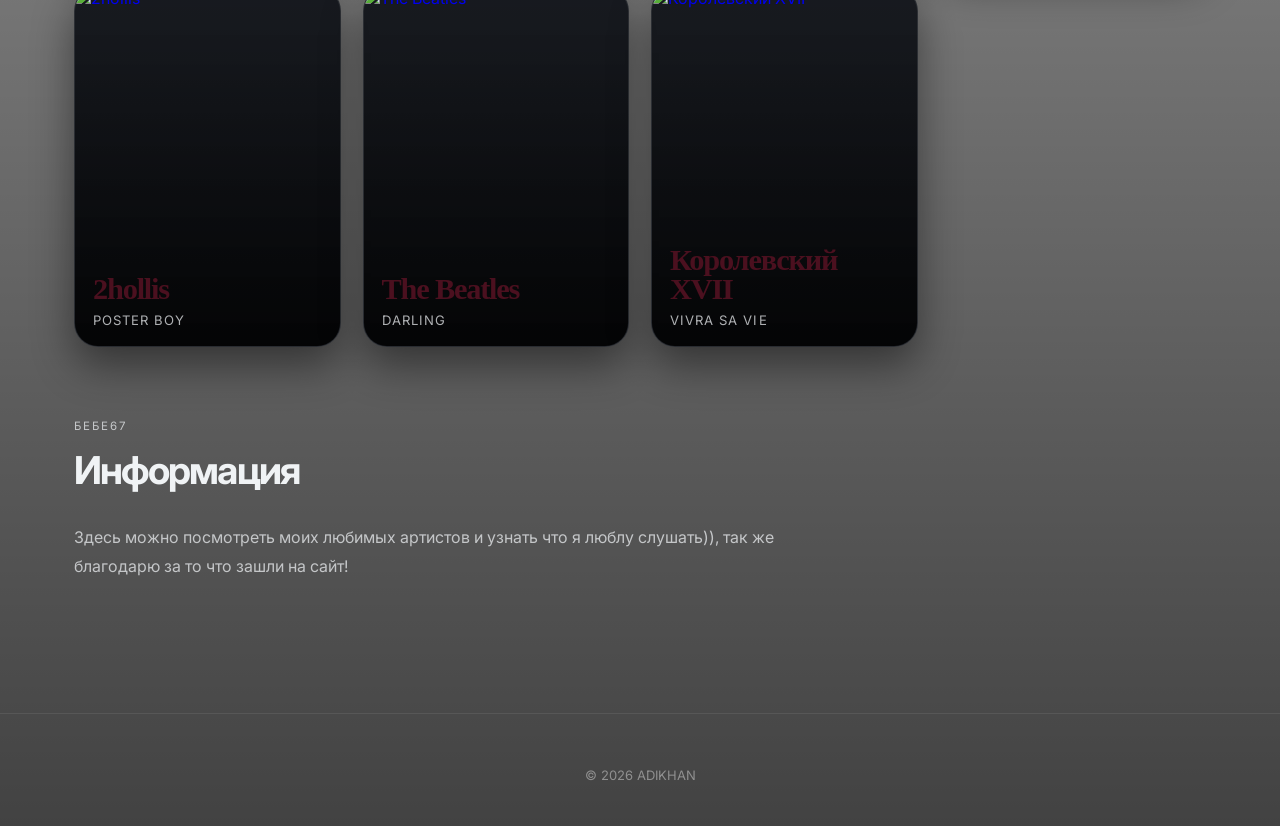
==== commit 6303e12c: "Update index.html" ====
--- a/index.html
+++ b/index.html
@@ -79,7 +79,7 @@
 
       <section class="about-section" id="about">
         <div class="section-heading narrow">
-          <p class="eyebrow">интерфейс</p>
+          <p class="eyebrow">бебе67</p>
           <h2>Информация</h2>
         </div>
         <p class="about-text">
